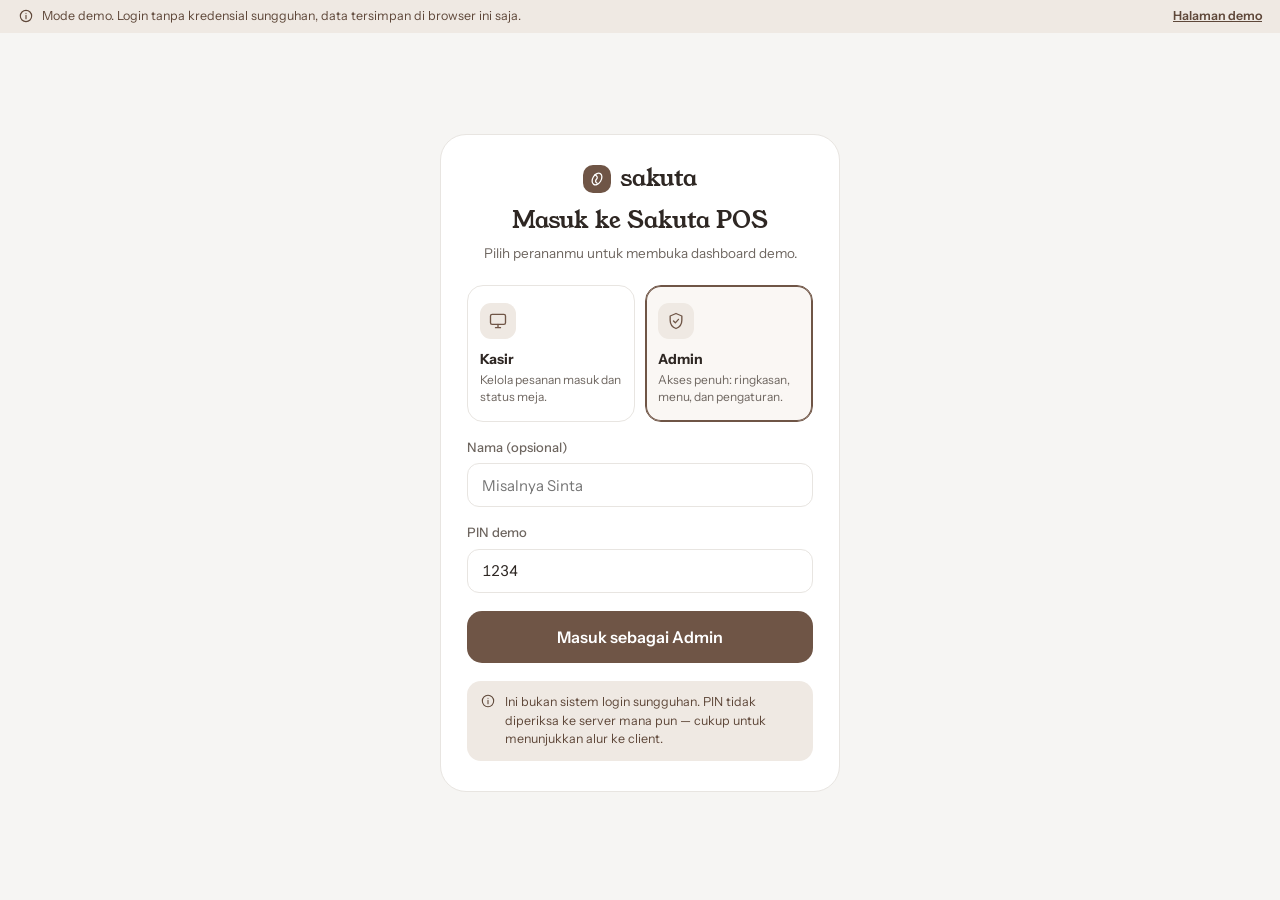
==== admin.html @ 890a67a3 "first commit" ====
<!DOCTYPE html>
<html lang="id">
<head>
<meta charset="utf-8">
<meta name="viewport" content="width=device-width, initial-scale=1, viewport-fit=cover">
<meta name="theme-color" content="#F6F5F3">
<title>Sakuta | Dashboard</title>
<link rel="preconnect" href="https://fonts.googleapis.com">
<link rel="preconnect" href="https://fonts.gstatic.com" crossorigin>
<link href="https://fonts.googleapis.com/css2?family=Instrument+Sans:wght@400;500;600;700&family=Young+Serif&display=swap" rel="stylesheet">
<link rel="stylesheet" href="sakuta.css">
<script>(function(){try{var t=localStorage.getItem("sk_theme")||(matchMedia("(prefers-color-scheme: dark)").matches?"dark":"light");document.documentElement.setAttribute("data-theme",t)}catch(e){}})()</script>
<style>
body{background:var(--paper)}
.demo-bar{display:flex;align-items:center;gap:8px;padding:8px 18px;background:var(--oat);color:var(--cocoa-2);font-size:12.5px;line-height:1.35}
.demo-bar .ic{flex:none}
.demo-bar a{margin-left:auto;font-weight:600;white-space:nowrap;color:var(--cocoa-2)}

/* ---------- login ---------- */
.login{min-height:calc(100vh - 40px);min-height:calc(100dvh - 40px);display:grid;place-items:center;padding:24px}
.login-card{width:100%;max-width:400px;background:var(--card);border:1px solid var(--line);border-radius:26px;padding:30px 26px}
.login-card>.logo{justify-content:center;display:flex;margin-bottom:4px}
.login-card h1{font-family:var(--serif);font-weight:400;font-size:23px;text-align:center;margin-top:10px}
.login-card>p{color:var(--ink-2);font-size:13.5px;text-align:center;margin-top:6px}
.roles2{display:grid;grid-template-columns:1fr 1fr;gap:10px;margin-top:22px}
.role{border:1px solid var(--line);border-radius:16px;padding:15px 12px;text-align:left;background:var(--card);transition:border-color .15s,background .15s}
.role .mi{width:36px;height:36px;border-radius:11px;background:var(--oat);color:var(--cocoa);display:grid;place-items:center}
.role b{display:block;font-size:14px;margin-top:10px}
.role span{display:block;color:var(--ink-2);font-size:12px;margin-top:2px;line-height:1.4}
.role.on{border-color:var(--cocoa);background:var(--tint);box-shadow:0 0 0 1px var(--cocoa) inset}
.login-card .field{margin-top:16px}
.demo-note{margin-top:18px;padding:12px 13px;border-radius:14px;background:var(--oat);color:var(--cocoa-2);font-size:12.5px;line-height:1.5;display:flex;gap:9px}

/* ---------- shell ---------- */
.shell{display:grid;grid-template-columns:230px 1fr;min-height:100vh;min-height:100dvh}
.side{border-right:1px solid var(--line);padding:18px 14px;display:flex;flex-direction:column;position:sticky;top:0;height:100vh;height:100dvh}
.side>.logo{padding:6px 8px 18px}
.side nav{display:grid;gap:2px;flex:1}
.side nav button{display:flex;align-items:center;gap:11px;height:42px;padding:0 12px;border-radius:12px;font-weight:600;font-size:13.8px;color:var(--ink-2);text-align:left;position:relative}
.side nav button:hover{background:var(--stone)}
.side nav button.on{background:var(--cocoa);color:var(--on-cocoa)}
.side nav button .cnt{margin-left:auto;background:var(--rose-t);color:var(--rose);font-size:11px;font-weight:700;min-width:19px;height:19px;border-radius:99px;display:grid;place-items:center;padding:0 5px}
.side nav button.on .cnt{background:rgba(255,255,255,.22);color:var(--on-cocoa)}
.side .divider{height:1px;background:var(--line);margin:10px 4px}
.side .who{display:flex;align-items:center;gap:10px;padding:10px 8px}
.side .who .av{width:34px;height:34px;border-radius:50%;background:var(--oat);color:var(--cocoa);display:grid;place-items:center;font-weight:700;font-size:13px;flex:none}
.side .who b{display:block;font-size:13.3px}
.side .who span{display:block;color:var(--ink-3);font-size:11.5px}
.side .foot{display:flex;gap:6px}

.main{min-width:0}
.topbar{position:sticky;top:0;z-index:20;height:64px;padding:0 26px;display:flex;align-items:center;gap:12px;background:color-mix(in srgb,var(--paper) 92%,transparent);backdrop-filter:blur(10px);border-bottom:1px solid var(--line)}
.topbar h1{font-family:var(--serif);font-weight:400;font-size:19px}
.topbar .sp{flex:1}
.mobnav{display:none}
.view{padding:22px 26px 60px}

/* mobile bottom nav */
@media(max-width:900px){
  .shell{grid-template-columns:1fr}
  .side{display:none}
  .mobnav{display:flex;position:fixed;left:0;right:0;bottom:0;z-index:40;background:var(--card);border-top:1px solid var(--line);padding:6px 4px calc(6px + env(safe-area-inset-bottom,0px));justify-content:space-around}
  .mobnav button{display:flex;flex-direction:column;align-items:center;gap:3px;font-size:10.5px;font-weight:600;color:var(--ink-3);padding:6px 8px;border-radius:12px;position:relative}
  .mobnav button.on{color:var(--cocoa)}
  .mobnav .cnt{position:absolute;top:2px;right:2px;background:var(--rose);color:#fff;font-size:9px;font-weight:700;min-width:15px;height:15px;border-radius:99px;display:grid;place-items:center}
  .view{padding:18px 16px 90px}
  .topbar{padding:0 16px}
}

/* ---------- ringkasan ---------- */
.rangebar{display:flex;gap:8px;margin-bottom:18px}
.rangebar button{height:34px;padding:0 14px;border-radius:99px;font-size:13px;font-weight:600;color:var(--ink-2);background:var(--stone)}
.rangebar button.on{background:var(--ink);color:var(--paper)}
.stat-grid{display:grid;grid-template-columns:repeat(4,1fr);gap:14px}
.stat{background:var(--card);border:1px solid var(--line);border-radius:20px;padding:18px}
.stat span{color:var(--ink-2);font-size:12.5px;font-weight:600}
.stat b{display:block;font-family:var(--serif);font-weight:400;font-size:26px;margin-top:8px}
.stat i{display:block;color:var(--ink-3);font-size:12px;margin-top:4px;font-style:normal}
.panels{display:grid;grid-template-columns:1.5fr 1fr;gap:14px;margin-top:14px}
.panel{background:var(--card);border:1px solid var(--line);border-radius:20px;padding:20px}
.panel h2{font-weight:600;font-size:14.5px;margin-bottom:14px}
.bars{display:flex;align-items:flex-end;gap:4px;height:140px}
.bars .b{flex:1;display:flex;flex-direction:column;align-items:center;gap:6px;height:100%;justify-content:flex-end}
.bars .b i{width:100%;max-width:22px;background:var(--oat);border-radius:5px 5px 2px 2px;transition:height .3s}
.bars .b.now i{background:var(--cocoa)}
.bars .b small{font-size:9.5px;color:var(--ink-3);white-space:nowrap}
.toplist{display:grid;gap:10px}
.toplist .tr{display:flex;align-items:center;gap:10px;font-size:13.3px}
.toplist .tr b{flex:1;font-weight:500}
.toplist .tr span{color:var(--ink-2);font-variant-numeric:tabular-nums}
.paylist{display:grid;gap:9px;margin-top:6px}
.paylist .pr{display:flex;justify-content:space-between;font-size:13.3px}
.paylist .track{height:6px;border-radius:99px;background:var(--stone);margin-top:5px;overflow:hidden}
.paylist .track i{display:block;height:100%;background:var(--cocoa);border-radius:99px}

/* ---------- kanban ---------- */
.ktools{display:flex;align-items:center;gap:10px;margin-bottom:16px;flex-wrap:wrap}
.ktools .search{flex:1;min-width:180px}
.kanban{display:grid;grid-template-columns:repeat(3,1fr);gap:14px}
.kcol h2{display:flex;align-items:center;gap:8px;font-weight:600;font-size:13.8px;margin-bottom:10px;padding:0 2px}
.kcol h2 .cnt{background:var(--stone);color:var(--ink-2);font-size:11.5px;font-weight:700;min-width:20px;height:20px;border-radius:99px;display:grid;place-items:center;padding:0 6px}
.klist{display:grid;gap:10px;min-height:60px}
.kcard{background:var(--card);border:1px solid var(--line);border-radius:16px;padding:13px 14px;cursor:pointer;transition:border-color .15s}
.kcard:hover{border-color:var(--latte)}
.kcard .kr{display:flex;justify-content:space-between;align-items:center;gap:8px}
.kcard b.code{font-variant-numeric:tabular-nums;font-weight:700;font-size:13.5px}
.kcard .tbl{font-size:11.5px;font-weight:700;color:var(--cocoa-2);background:var(--oat);padding:2px 8px;border-radius:99px}
.kcard .items{color:var(--ink-2);font-size:12.5px;margin-top:6px;line-height:1.4;display:-webkit-box;-webkit-line-clamp:2;-webkit-box-orient:vertical;overflow:hidden}
.kcard .kf{display:flex;justify-content:space-between;align-items:center;margin-top:10px}
.kcard .kf b{font-weight:700;font-size:13px}
.kcard .kf small{color:var(--ink-3);font-size:11.5px}
.kcard .adv{margin-top:10px;width:100%}
.kempty{color:var(--ink-3);font-size:12.5px;text-align:center;padding:18px 8px;border:1.5px dashed var(--line);border-radius:14px}
@media(max-width:1080px){.kanban{grid-template-columns:1fr}}

/* ---------- meja ---------- */
.tgrid2{display:grid;grid-template-columns:repeat(auto-fill,minmax(118px,1fr));gap:12px}
.tcard{background:var(--card);border:1px solid var(--line);border-radius:18px;padding:16px 14px;text-align:left}
.tcard b{display:block;font-family:var(--serif);font-weight:400;font-size:22px}
.tcard span{display:flex;align-items:center;gap:6px;margin-top:8px;font-size:11.5px;font-weight:600;color:var(--sage)}
.tcard span i{width:6px;height:6px;border-radius:50%;background:currentColor}
.tcard.busy span{color:var(--amber)}

/* ---------- menu admin ---------- */
.mtoolbar{display:flex;justify-content:space-between;align-items:center;margin-bottom:16px;gap:10px;flex-wrap:wrap}
.mrow{display:flex;align-items:center;gap:14px;padding:13px 4px;border-bottom:1px solid var(--line-2)}
.mrow .tile{width:44px;height:44px}
.mrow .tile .ic{width:20px;height:20px}
.mrow .mid{flex:1;min-width:0}
.mrow b{font-size:14px;font-weight:600}
.mrow .pr{color:var(--ink-2);font-size:12px;margin-top:2px}
.mrow .mact{display:flex;align-items:center;gap:10px}
.mcatlbl{font-weight:600;font-size:13.5px;color:var(--ink-2);margin:20px 0 4px}
.mcatlbl:first-child{margin-top:0}

/* ---------- webhook log ---------- */
.wlog{display:grid;gap:10px}
.wrow{background:var(--card);border:1px solid var(--line);border-radius:16px;padding:13px 15px;display:grid;grid-template-columns:auto 1fr auto;gap:12px;align-items:center}
.wrow .wc{width:36px;height:36px;border-radius:11px;display:grid;place-items:center;flex:none}
.wrow.ok .wc{background:var(--sage-t);color:var(--sage)}
.wrow.dup .wc{background:var(--stone);color:var(--ink-2)}
.wrow.bad .wc{background:var(--rose-t);color:var(--rose)}
.wrow b{font-size:13.5px;font-weight:600;display:flex;gap:8px;align-items:center;flex-wrap:wrap}
.wrow p{color:var(--ink-2);font-size:12.3px;margin-top:3px;line-height:1.4}
.wrow time{color:var(--ink-3);font-size:11.5px;white-space:nowrap}
.mono{font-family:ui-monospace,SFMono-Regular,Menlo,Consolas,monospace;font-size:11.5px;background:var(--oat);color:var(--cocoa-2);padding:2px 7px;border-radius:7px}

/* ---------- pengaturan ---------- */
.setgrid{display:grid;grid-template-columns:1fr 1fr;gap:14px;max-width:760px}
.setcard{background:var(--card);border:1px solid var(--line);border-radius:20px;padding:20px}
.setcard h2{font-weight:600;font-size:14.5px;margin-bottom:4px}
.setcard p.d{color:var(--ink-2);font-size:12.5px;margin-bottom:14px;line-height:1.4}
.setrow{display:flex;align-items:center;justify-content:space-between;gap:10px;padding:10px 0;border-bottom:1px solid var(--line-2)}
.setrow:last-child{border:0}
.setrow b{font-size:13.5px;font-weight:600;display:block}
.setrow small{color:var(--ink-2);font-size:12px}
.numw{width:78px}
.keybox{margin-top:8px;display:flex;align-items:center;gap:8px}
@media(max-width:640px){.setgrid{grid-template-columns:1fr}}
</style>
</head>
<body>
<div class="demo-bar">
  <svg class="ic sm" viewBox="0 0 24 24" fill="none" stroke="currentColor" stroke-width="1.7" stroke-linecap="round" stroke-linejoin="round"><circle cx="12" cy="12" r="8.5"/><path d="M12 11v5M12 8h.01"/></svg>
  <span>Mode demo. Login tanpa kredensial sungguhan, data tersimpan di browser ini saja.</span>
  <a href="index.html">Halaman demo</a>
</div>
<div id="root"></div>
<div id="sheet-root"></div>

<script src="qrcode.js"></script>
<script src="sakuta-core.js"></script>
<script>
(function () {
  'use strict';
  var S = window.Sakuta, esc = S.esc, rp = S.rp, ic = S.icon;
  var root = document.getElementById('root');
  var $ = function (sel, r) { return (r || document).querySelector(sel); };
  var $$ = function (sel, r) { return Array.prototype.slice.call((r || document).querySelectorAll(sel)); };

  /* ---------------- sheet helper (sama seperti menu.html) ---------------- */
  function openSheet(html, opt) {
    opt = opt || {};
    var ov = document.createElement('div'); ov.className = 'overlay' + (opt.mid ? ' mid' : '');
    var sh = document.createElement('div'); sh.className = 'sheet' + (opt.cls ? ' ' + opt.cls : '');
    sh.setAttribute('role', 'dialog'); sh.setAttribute('aria-modal', 'true'); sh.tabIndex = -1;
    sh.innerHTML = html; ov.appendChild(sh); document.getElementById('sheet-root').appendChild(ov);
    document.body.style.overflow = 'hidden';
    var api = {
      el: ov, sheet: sh,
      close: function () {
        if (!ov.isConnected) return; ov.remove(); document.removeEventListener('keydown', onKey);
        if (!document.getElementById('sheet-root').children.length) document.body.style.overflow = '';
      }
    };
    function onKey(e) { if (e.key === 'Escape') api.close(); }
    document.addEventListener('keydown', onKey);
    ov.addEventListener('mousedown', function (e) { if (e.target === ov) api.close(); });
    sh.addEventListener('click', function (e) { if (e.target.closest('[data-close]')) api.close(); });
    sh.focus({ preventScroll: true });
    return api;
  }

  /* ---------------- sesi peran ---------------- */
  var role = sessionStorage.getItem('sk_role') || '';
  var staff = sessionStorage.getItem('sk_staff') || '';
  var ROLES = {
    kasir: { label: 'Kasir', mi: 'monitor', desc: 'Kelola pesanan masuk dan status meja.', nav: ['pesanan', 'meja'] },
    admin: { label: 'Admin', mi: 'shield', desc: 'Akses penuh: ringkasan, menu, dan pengaturan.', nav: ['ringkasan', 'pesanan', 'meja', 'menu', 'webhook', 'pengaturan'] }
  };
  var NAVITEM = {
    ringkasan: ['chart', 'Ringkasan'], pesanan: ['receipt', 'Pesanan'], meja: ['qr', 'Meja & QR'],
    menu: ['grid', 'Menu'], webhook: ['bolt', 'Log webhook'], pengaturan: ['settings', 'Pengaturan']
  };

  function renderLogin() {
    document.title = 'Masuk | Sakuta';
    var picked = 'admin';
    root.innerHTML =
      '<div class="login"><div class="login-card">' + S.logo() +
      '<h1>Masuk ke Sakuta POS</h1><p>Pilih perananmu untuk membuka dashboard demo.</p>' +
      '<div class="roles2" id="roles">' + Object.keys(ROLES).map(function (k) {
        var r = ROLES[k];
        return '<button class="role' + (k === picked ? ' on' : '') + '" data-role="' + k + '"><span class="mi">' + ic(r.mi) + '</span><b>' + r.label + '</b><span>' + r.desc + '</span></button>';
      }).join('') + '</div>' +
      '<label class="field"><span>Nama (opsional)</span><input class="input" id="nm" placeholder="Misalnya Sinta" maxlength="24"></label>' +
      '<label class="field"><span>PIN demo</span><input class="input num" id="pin" value="1234" inputmode="numeric" maxlength="6"></label>' +
      '<button class="btn btn-primary btn-lg btn-block" style="margin-top:18px" id="go">Masuk sebagai ' + ROLES[picked].label + '</button>' +
      '<div class="demo-note">' + ic('info', 'sm') + '<span>Ini bukan sistem login sungguhan. PIN tidak diperiksa ke server mana pun &mdash; cukup untuk menunjukkan alur ke client.</span></div>' +
      '</div></div>';
    var box = $('#roles'), btn = $('#go');
    box.addEventListener('click', function (e) {
      var b = e.target.closest('[data-role]'); if (!b) return;
      picked = b.dataset.role; $$('.role', box).forEach(function (x) { x.classList.toggle('on', x.dataset.role === picked); });
      btn.textContent = 'Masuk sebagai ' + ROLES[picked].label;
    });
    btn.onclick = function () {
      role = picked; staff = $('#nm').value.trim();
      sessionStorage.setItem('sk_role', role); sessionStorage.setItem('sk_staff', staff);
      S.unlockAudio(); boot();
    };
  }

  /* ---------------- shell setelah login ---------------- */
  var route = 'pesanan';
  var unsub = null;

  function logout() { sessionStorage.removeItem('sk_role'); sessionStorage.removeItem('sk_staff'); if (unsub) unsub(); renderLogin(); }

  function renderShell() {
    var r = ROLES[role]; if (!r) { renderLogin(); return; }
    if (r.nav.indexOf(route) < 0) route = r.nav[0];
    root.innerHTML =
      '<div class="shell">' +
      '<aside class="side"><span class="logo">' + S.logoMark() + '<span>sakuta</span></span>' +
      '<nav id="nav">' + r.nav.map(function (k) { return navBtn(k); }).join('') + '</nav>' +
      '<div class="divider"></div>' +
      '<div class="who"><span class="av">' + (staff ? staff[0].toUpperCase() : r.label[0]) + '</span><div><b>' + esc(staff || r.label) + '</b><span>' + r.label + '</span></div></div>' +
      '<div class="foot"><button class="btn btn-quiet btn-sm" style="flex:1" id="lg1">' + ic('logout', 'sm') + 'Keluar</button><button class="icon-btn" data-theme-toggle title="Mode terang atau gelap"></button></div>' +
      '</aside>' +
      '<div class="main"><header class="topbar"><h1 id="vtitle"></h1><span class="sp"></span>' + S.themeBtn() + '<button class="icon-btn" id="lg2" title="Keluar">' + ic('logout') + '</button></header>' +
      '<div class="view" id="view"></div></div>' +
      '</div>' +
      '<nav class="mobnav" id="mnav">' + r.nav.map(function (k) { return mobBtn(k); }).join('') + '</nav>';
    $('#lg1').onclick = logout; $('#lg2').onclick = logout;
    draw();
    if (unsub) unsub();
    unsub = S.on(function () { draw(true); });
  }
  function navBtn(k) {
    var it = NAVITEM[k], badge = k === 'pesanan' ? '<span class="cnt" id="badge-nav"></span>' : '';
    return '<button data-r="' + k + '" class="' + (k === route ? 'on' : '') + '">' + ic(it[0], 'sm') + it[1] + badge + '</button>';
  }
  function mobBtn(k) {
    var it = NAVITEM[k], badge = k === 'pesanan' ? '<span class="cnt" id="badge-mob"></span>' : '';
    return '<button data-r="' + k + '" class="' + (k === route ? 'on' : '') + '">' + ic(it[0]) + '<span>' + it[1] + '</span>' + badge + '</button>';
  }
  function activeCount() { return S.state().orders.filter(function (o) { return ['paid', 'preparing', 'ready'].indexOf(o.status) >= 0; }).length; }

  function draw(live) {
    var it = NAVITEM[route]; $('#vtitle').textContent = it[1];
    $$('#nav [data-r]').forEach(function (b) { b.classList.toggle('on', b.dataset.r === route); });
    $$('#mnav [data-r]').forEach(function (b) { b.classList.toggle('on', b.dataset.r === route); });
    var n = activeCount();
    ['badge-nav', 'badge-mob'].forEach(function (id) { var el = document.getElementById(id); if (el) { el.textContent = n; el.style.display = n ? 'grid' : 'none'; } });
    var was = document.getElementById('view').scrollTop;
    var fn = { ringkasan: drawDashboard, pesanan: drawKanban, meja: drawTables, menu: drawMenuAdmin, webhook: drawWebhook, pengaturan: drawSettings }[route];
    if (fn) fn(live);
  }

  /* ================= RINGKASAN ================= */
  var range = 12;
  function drawDashboard() {
    var st = S.stats(range), view = $('#view');
    var maxRev = Math.max.apply(null, st.buckets.map(function (b) { return b.rev; }).concat([1]));
    view.innerHTML =
      '<div class="rangebar">' + [6, 12, 24].map(function (h) { return '<button data-h="' + h + '" class="' + (h === range ? 'on' : '') + '">' + h + ' jam</button>'; }).join('') + '</div>' +
      '<div class="stat-grid">' +
      '<div class="stat"><span>Pendapatan</span><b class="num">' + rp(st.revenue) + '</b><i>' + range + ' jam terakhir</i></div>' +
      '<div class="stat"><span>Pesanan lunas</span><b class="num">' + st.count + '</b><i>rata-rata ' + rp(st.avg || 0) + '</i></div>' +
      '<div class="stat"><span>Pesanan aktif</span><b class="num">' + st.active + '</b><i>sedang berjalan sekarang</i></div>' +
      '<div class="stat"><span>Meja terisi</span><b class="num">' + Array.from(new Set(S.state().orders.filter(function (o) { return ['paid', 'preparing', 'ready'].indexOf(o.status) >= 0; }).map(function (o) { return o.table; }))).length + '</b><i>dari ' + S.state().settings.tables + ' meja</i></div>' +
      '</div>' +
      '<div class="panels">' +
      '<div class="panel"><h2>Pendapatan per jam</h2><div class="bars">' + st.buckets.map(function (b) {
        var h = Math.max(3, Math.round(b.rev / maxRev * 120));
        return '<div class="b' + (b.now ? ' now' : '') + '"><i style="height:' + h + 'px" title="' + rp(b.rev) + '"></i><small>' + b.label + '</small></div>';
      }).join('') + '</div></div>' +
      '<div class="panel"><h2>Menu terlaris</h2><div class="toplist">' + (st.top.length ? st.top.map(function (t) { return '<div class="tr"><b>' + esc(t.name) + '</b><span class="num">' + t.qty + 'x</span></div>'; }).join('') : '<p class="muted" style="font-size:13px">Belum ada data pada rentang ini.</p>') + '</div></div>' +
      '</div>' +
      '<div class="panel" style="margin-top:14px"><h2>Metode pembayaran</h2><div class="paylist">' + (st.pay.length ? st.pay.map(function (p) {
        var pct = st.revenue ? Math.round(p.rev / st.revenue * 100) : 0;
        return '<div><div class="pr"><span>' + p.label + ' &middot; ' + p.n + ' pesanan</span><span class="num">' + rp(p.rev) + '</span></div><div class="track"><i style="width:' + pct + '%"></i></div></div>';
      }).join('') : '<p class="muted" style="font-size:13px">Belum ada pembayaran pada rentang ini.</p>') + '</div></div>';
    view.querySelectorAll('[data-h]').forEach(function (b) { b.onclick = function () { range = +b.dataset.h; drawDashboard(); }; });
  }

  /* ================= PESANAN (kanban) ================= */
  var kq = '';
  var KCOLS = [['paid', 'Baru masuk'], ['preparing', 'Disiapkan'], ['ready', 'Siap diantar']];
  function itemsSummary(o) { return o.lines.map(function (l) { return l.qty + '\u00d7 ' + l.name; }).join(', '); }
  function matches(o) {
    if (!kq) return true;
    var s = (o.code + ' ' + o.name + ' meja ' + o.table).toLowerCase();
    return s.indexOf(kq.toLowerCase()) >= 0;
  }
  function drawKanban() {
    var view = $('#view'), st = S.state();
    var pendingOnline = st.orders.filter(function (o) { return o.status === 'pending' && o.mode === 'online' && matches(o); });
    var pendingCash = st.orders.filter(function (o) { return o.status === 'pending' && o.mode === 'cash' && matches(o); });
    var recentDone = st.orders.filter(function (o) { return o.status === 'delivered' && matches(o); }).sort(function (a, b) { return b.createdAt - a.createdAt; }).slice(0, 6);
    view.innerHTML =
      '<div class="ktools"><label class="search" style="height:40px"><input id="kq" placeholder="Cari kode, nama, atau meja" value="' + esc(kq) + '" style="border:0;background:none;outline:0;width:100%;color:var(--ink)"></label>' +
      (pendingCash.length ? '<span class="badge b-amber">' + ic('cash', 'sm') + pendingCash.length + ' menunggu bayar tunai</span>' : '') +
      (pendingOnline.length ? '<span class="badge b-amber">' + ic('clock', 'sm') + pendingOnline.length + ' menunggu pembayaran online</span>' : '') +
      '</div>' +
      '<div class="kanban">' + KCOLS.map(function (c) {
        var list = st.orders.filter(function (o) { return o.status === c[0] && matches(o); }).sort(function (a, b) { return a.createdAt - b.createdAt; });
        return '<div class="kcol"><h2>' + c[1] + '<span class="cnt">' + list.length + '</span></h2><div class="klist">' +
          (list.length ? list.map(kcard).join('') : '<div class="kempty">Tidak ada pesanan</div>') + '</div></div>';
      }).join('') + '</div>' +
      (recentDone.length ? '<h2 class="mcatlbl" style="margin-top:26px">Baru saja diantar</h2><div class="klist" style="grid-template-columns:repeat(auto-fill,minmax(230px,1fr));display:grid">' + recentDone.map(kcard).join('') + '</div>' : '');
    $('#kq').oninput = function (e) { kq = e.target.value; drawKanban(); };
  }
  function kcard(o) {
    var nextLbl = { paid: 'Mulai siapkan', preparing: 'Tandai siap', ready: 'Tandai diantar' }[o.status];
    return '<article class="kcard" data-code="' + o.code + '"><div class="kr"><b class="code num">' + o.code + '</b><span class="tbl">Meja ' + o.table + '</span></div>' +
      '<div class="items">' + esc(itemsSummary(o)) + '</div>' +
      '<div class="kf"><b class="num">' + rp(o.total) + '</b><small>' + S.ago(o.createdAt) + '</small></div>' +
      (nextLbl ? '<button class="btn btn-quiet btn-sm btn-block adv" data-adv="' + o.code + '">' + nextLbl + '</button>' : '') + '</article>';
  }
  function openOrderSheet(code) {
    var o = S.byCode(code); if (!o) return;
    var st = S.STATUS[o.status];
    var lines = o.lines.map(function (l) { return '<div class="cline"><div><b>' + l.qty + '\u00d7 ' + esc(l.name) + '</b>' + (l.opts.length ? '<small>' + esc(l.opts.join(', ')) + '</small>' : '') + (l.note ? '<small>Catatan: ' + esc(l.note) + '</small>' : '') + '</div><div class="pr">' + rp(l.unit * l.qty) + '</div></div>'; }).join('');
    var actions = '';
    if (o.status === 'pending' && o.mode === 'cash') actions = '<button class="btn btn-primary btn-block" data-cash="' + o.code + '">Tandai lunas (tunai diterima)</button><button class="btn btn-quiet btn-block" data-cancelo="' + o.code + '">Batalkan pesanan</button>';
    else if (['paid', 'preparing', 'ready'].indexOf(o.status) >= 0) { var nx = { paid: 'preparing', preparing: 'ready', ready: 'delivered' }[o.status]; var lbl = { preparing: 'Mulai disiapkan', ready: 'Tandai siap diantar', delivered: 'Tandai sudah diantar' }[nx]; actions = '<button class="btn btn-primary btn-block" data-adv="' + o.code + '">' + lbl + '</button><button class="btn btn-quiet btn-block" data-refund="' + o.code + '">Batalkan &amp; refund</button>'; }
    else if (o.status === 'delivered') actions = '<span class="badge b-sage">' + ic('check', 'sm') + 'Selesai</span>';
    var sh = openSheet(
      '<div class="grab"></div><div class="sheet-head"><h3>' + o.code + '</h3><button class="icon-btn" data-close>' + ic('x') + '</button></div>' +
      '<div class="sheet-body"><div class="row" style="gap:8px;flex-wrap:wrap"><span class="badge ' + (st ? st.k : '') + '"><i></i>' + (st ? st.t : o.status) + '</span><span class="badge">' + ic('table', 'sm') + 'Meja ' + o.table + '</span>' + (o.name ? '<span class="badge">' + ic('user', 'sm') + esc(o.name) + '</span>' : '') + '</div>' +
      '<h2 style="font-family:var(--serif);font-weight:400;font-size:17px;margin-top:16px">Rincian pesanan</h2>' + lines +
      '<div class="sum num"><div><span>Subtotal</span><span>' + rp(o.sub) + '</span></div><div><span>Service</span><span>' + rp(o.service) + '</span></div><div><span>Pajak</span><span>' + rp(o.tax) + '</span></div><div class="t"><span>Total</span><span>' + rp(o.total) + '</span></div></div>' +
      (o.method ? '<p class="muted" style="margin-top:10px;font-size:13px">Dibayar via ' + (S.METHOD[o.method] || o.method) + (o.paidAt ? ' &middot; ' + S.timeStr(o.paidAt) : '') + '</p>' : '') +
      '</div><div class="sheet-foot" style="display:grid;gap:10px">' + actions + '</div>', { mid: true });
    sh.sheet.addEventListener('click', function (e) {
      var a = e.target.closest('[data-adv]'), c = e.target.closest('[data-cash]'), x = e.target.closest('[data-cancelo]'), r = e.target.closest('[data-refund]');
      if (a) { S.advance(a.dataset.adv); S.beep(); sh.close(); }
      if (c) { S.cashPaid(c.dataset.cash); S.toast('Pembayaran tunai dicatat.', { icon: 'check' }); sh.close(); }
      if (x) { S.cancelOrder(x.dataset.cancelo); sh.close(); }
      if (r) { S.refund(r.dataset.refund); S.toast('Pesanan dibatalkan dan dana dikembalikan (simulasi).', { icon: 'info' }); sh.close(); }
    });
  }

  /* ================= MEJA & QR ================= */
  function drawTables() {
    var n = S.state().settings.tables, view = $('#view'), html = '';
    for (var i = 1; i <= n; i++) {
      var st = S.tableStatus(i);
      html += '<button class="tcard' + (st.busy ? ' busy' : '') + '" data-t="' + i + '"><b>' + i + '</b><span><i></i>' + (st.busy ? st.n + ' pesanan aktif' : 'Kosong') + '</span></button>';
    }
    view.innerHTML = '<p class="muted" style="margin-bottom:16px;max-width:56ch">Setiap meja punya QR sendiri yang mengarah langsung ke menu dengan nomor meja terisi otomatis. Klik meja untuk melihat dan mencetak QR-nya.</p><div class="tgrid2">' + html + '</div>';
    view.querySelectorAll('[data-t]').forEach(function (b) { b.onclick = function () { openTableQr(+b.dataset.t); }; });
  }
  function openTableQr(n) {
    var url = S.tableUrl(n);
    var sh = openSheet(
      '<div class="grab"></div><div class="sheet-head"><h3>QR Meja ' + n + '</h3><button class="icon-btn" data-close>' + ic('x') + '</button></div>' +
      '<div class="sheet-body center"><div class="qrbox" style="margin-left:auto;margin-right:auto">' + S.qrSvg(url, { label: 'QR Meja ' + n }) + '</div>' +
      '<p class="muted num" style="margin-top:10px;font-size:12.5px;word-break:break-all">' + esc(url) + '</p></div>' +
      '<div class="sheet-foot" style="display:grid;gap:10px;grid-template-columns:1fr 1fr"><button class="btn btn-line" id="pr">' + ic('print', 'sm') + 'Cetak</button><a class="btn btn-primary" href="' + url + '" target="_blank" rel="noopener">' + ic('external', 'sm') + 'Buka menu</a></div>', { mid: true });
    $('#pr', sh.sheet).onclick = function () { window.print(); };
  }

  /* ================= MENU ADMIN ================= */
  function drawMenuAdmin() {
    var st = S.state(), view = $('#view');
    view.innerHTML = '<div class="mtoolbar"><p class="muted" style="max-width:52ch">Matikan menu yang sedang habis, atau ubah harga dan add on. Perubahan langsung terlihat di halaman pelanggan.</p><button class="btn btn-primary" id="addm">' + ic('plus', 'sm') + 'Tambah menu</button></div>';
    S.CATS.forEach(function (c) {
      var items = st.menu.filter(function (m) { return m.cat === c; }); if (!items.length) return;
      var wrap = document.createElement('div'); wrap.innerHTML = '<h2 class="mcatlbl">' + c + '</h2>' + items.map(mrow).join('');
      view.appendChild(wrap);
    });
    view.querySelectorAll('[data-tog]').forEach(function (s) { s.onchange = function () { S.menuToggle(s.dataset.tog); }; });
    view.querySelectorAll('[data-edit]').forEach(function (b) { b.onclick = function () { openMenuForm(S.state().menu.find(function (m) { return m.id === b.dataset.edit; })); }; });
    $('#addm').onclick = function () { openMenuForm(null); };
  }
  function mrow(m) {
    var tags = S.priceTags(m).map(function (t) { return (t.l ? t.l + ' ' : '') + S.kfmt(t.v); }).join(' &middot; ');
    return '<div class="mrow"><div class="tile ' + S.CAT_TILE[m.cat] + '">' + ic(m.ic) + '</div>' +
      '<div class="mid"><b>' + esc(m.name) + (m.tag ? ' <span class="tag">' + m.tag + '</span>' : '') + '</b><div class="pr num">' + tags + '</div></div>' +
      '<div class="mact"><label class="switch"><input type="checkbox" data-tog="' + m.id + '"' + (m.on !== false ? ' checked' : '') + '><i></i></label><button class="icon-btn" data-edit="' + m.id + '">' + ic('edit', 'sm') + '</button></div></div>';
  }
  function openMenuForm(m) {
    var isNew = !m; m = m || { cat: S.CATS[0], name: '', desc: '', price: 20000, ic: 'cup' };
    var sh = openSheet(
      '<div class="grab"></div><div class="sheet-head"><h3>' + (isNew ? 'Tambah menu' : 'Ubah menu') + '</h3><button class="icon-btn" data-close>' + ic('x') + '</button></div>' +
      '<div class="sheet-body">' +
      '<label class="field"><span>Nama menu</span><input class="input" id="fn" value="' + esc(m.name) + '" maxlength="40"></label>' +
      '<label class="field"><span>Deskripsi singkat</span><textarea class="input" id="fd" maxlength="140">' + esc(m.desc || '') + '</textarea></label>' +
      '<label class="field"><span>Kategori</span><select class="input" id="fc">' + S.CATS.map(function (c) { return '<option' + (c === m.cat ? ' selected' : '') + '>' + c + '</option>'; }).join('') + '</select></label>' +
      '<label class="field"><span>Harga dasar (Rp)</span><input class="input num" id="fp" type="number" step="500" value="' + m.price + '"></label>' +
      '<p class="muted" style="margin-top:14px;font-size:12.5px">Opsi Hot/Ice dan Add on memakai nilai standar pada demo ini. Sesuaikan lebih lanjut nanti di sistem produksi.</p>' +
      '</div><div class="sheet-foot" style="display:grid;grid-template-columns:1fr 1fr;gap:10px">' +
      (isNew ? '' : '<button class="btn btn-danger" id="fdel">' + ic('trash', 'sm') + 'Hapus</button>') +
      '<button class="btn btn-primary" id="fsave" style="' + (isNew ? 'grid-column:1/-1' : '') + '">Simpan</button></div>', { mid: true });
    var root2 = sh.sheet;
    $('#fsave', root2).onclick = function () {
      var name = $('#fn', root2).value.trim(); if (!name) return;
      S.menuSave({ id: m.id, name: name, desc: $('#fd', root2).value.trim(), cat: $('#fc', root2).value, price: Math.max(0, +$('#fp', root2).value || 0), ic: m.ic, opts: m.opts, tag: m.tag, on: m.on });
      S.toast('Menu disimpan.', { icon: 'check' }); sh.close();
    };
    var del = $('#fdel', root2); if (del) del.onclick = function () { S.menuRemove(m.id); sh.close(); };
  }

  /* ================= LOG WEBHOOK ================= */
  function drawWebhook() {
    var st = S.state(), view = $('#view');
    var hooks = st.hooks.slice(0, 40);
    view.innerHTML = '<p class="muted" style="margin-bottom:16px;max-width:60ch">Ini meniru endpoint <span class="mono">POST /api/midtrans/notification</span>: setiap baris adalah notifikasi yang diterima, hasil verifikasi tanda tangan, dan tindakan yang diambil server.</p>' +
      (hooks.length ? '<div class="wlog">' + hooks.map(wrow).join('') + '</div>' : '<div class="empty">' + ic('bolt') + '<h3>Belum ada notifikasi</h3><p>Coba lakukan pembayaran dari sisi pelanggan.</p></div>');
  }
  function wrow(h) {
    var cls = !h.verified ? 'bad' : h.dup ? 'dup' : 'ok';
    var icn = !h.verified ? 'x' : h.dup ? 'copy' : 'check';
    return '<div class="wrow ' + cls + '"><span class="wc">' + ic(icn, 'sm') + '</span>' +
      '<div><b><span class="mono">' + h.code + '</span> ' + h.payload.transaction_status + ' <span class="badge">HTTP ' + h.http + '</span></b><p>' + esc(h.note) + '</p></div>' +
      '<time class="num">' + S.timeStr(h.at) + '</time></div>';
  }

  /* ================= PENGATURAN ================= */
  function drawSettings() {
    var set = S.state().settings, view = $('#view');
    view.innerHTML = '<div class="setgrid">' +
      '<div class="setcard"><h2>Biaya tambahan</h2><p class="d">Dihitung otomatis ke total pesanan pelanggan.</p>' +
      '<div class="setrow"><div><b>Pajak PB1</b><small>Persen dari subtotal + service</small></div><input class="input numw" id="stax" type="number" value="' + set.tax + '"></div>' +
      '<div class="setrow"><div><b>Service charge</b><small>Persen dari subtotal</small></div><input class="input numw" id="ssvc" type="number" value="' + set.service + '"></div></div>' +
      '<div class="setcard"><h2>Operasional</h2><p class="d">Pengaturan umum kafe.</p>' +
      '<div class="setrow"><div><b>Izinkan bayar tunai</b><small>Pelanggan bisa pilih bayar di kasir</small></div><label class="switch"><input type="checkbox" id="scash"' + (set.cash ? ' checked' : '') + '><i></i></label></div>' +
      '<div class="setrow"><div><b>Suara notifikasi</b><small>Bunyi saat pesanan baru masuk</small></div><label class="switch"><input type="checkbox" id="ssound"' + (set.sound ? ' checked' : '') + '><i></i></label></div>' +
      '<div class="setrow"><div><b>Jumlah meja</b><small>Menentukan banyak QR yang dibuat</small></div><input class="input numw" id="stbl" type="number" min="1" max="40" value="' + set.tables + '"></div></div>' +
      '<div class="setcard"><h2>Kunci server (simulasi)</h2><p class="d">Dipakai untuk membuat dan memverifikasi tanda tangan notifikasi Midtrans di demo ini.</p>' +
      '<div class="keybox"><span class="mono" style="flex:1;overflow:hidden;text-overflow:ellipsis">' + S.SERVER_KEY + '</span></div>' +
      '<p class="muted" style="margin-top:10px;font-size:12px">Pada sistem produksi, kunci ini disimpan di server dan tidak pernah dikirim ke browser.</p></div>' +
      '<div class="setcard"><h2>Data demo</h2><p class="d">Semua data tersimpan di browser ini (localStorage), bukan di server sungguhan.</p>' +
      '<button class="btn btn-danger btn-block" id="sreset">' + ic('refresh', 'sm') + 'Reset ke data contoh awal</button></div>' +
      '</div>';
    $('#stax').onchange = function (e) { S.setSettings({ tax: Math.max(0, +e.target.value || 0) }); };
    $('#ssvc').onchange = function (e) { S.setSettings({ service: Math.max(0, +e.target.value || 0) }); };
    $('#scash').onchange = function (e) { S.setSettings({ cash: e.target.checked }); };
    $('#ssound').onchange = function (e) { S.setSettings({ sound: e.target.checked }); };
    $('#stbl').onchange = function (e) { S.setSettings({ tables: Math.min(40, Math.max(1, +e.target.value || 1)) }); };
    $('#sreset').onclick = function () { S.reset(); S.toast('Data demo direset.', { icon: 'refresh' }); };
  }

  /* ---------------- notifikasi bunyi untuk order baru ---------------- */
  var seenCount = null;
  function watchNewOrders() {
    var n = S.state().orders.filter(function (o) { return o.status === 'paid'; }).length;
    if (seenCount !== null && n > seenCount && S.state().settings.sound) { S.beep(); S.toast('Pesanan baru masuk.', { icon: 'bell' }); }
    seenCount = n;
  }
  S.on(watchNewOrders); watchNewOrders();

  /* ---------------- delegasi klik global (dipasang sekali) ---------------- */
  document.addEventListener('click', function (e) {
    var nv = e.target.closest('[data-r]');
    if (nv) { route = nv.dataset.r; renderShell(); return; }
    if (route !== 'pesanan') return;
    var adv = e.target.closest('[data-adv]');
    if (adv) { S.advance(adv.dataset.adv); S.beep(); return; }
    var card = e.target.closest('[data-code]');
    if (card) openOrderSheet(card.dataset.code);
  });

  function boot() {
    if (!role || !ROLES[role]) { renderLogin(); return; }
    renderShell();
  }
  boot();
})();
</script>
</body>
</html>
---- sakuta.css ----
/* ==========================================================
   Sakuta demo: token & komponen bersama
   Palet: cokelat kakao, abu hangat, putih. Semua lembut.
   ========================================================== */
:root{
  --paper:#F6F5F3;
  --card:#FFFFFF;
  --line:#E8E5E1;
  --line-2:#F0EEEB;
  --ink:#2E2723;
  --ink-2:#6E6660;
  --ink-3:#A29B94;
  --cocoa:#6F5546;
  --cocoa-2:#5E4739;
  --latte:#C2A692;
  --oat:#EFE9E3;
  --stone:#E9E7E4;
  --sage:#5F7F68;   --sage-t:#E7EEE8;
  --amber:#93702F;  --amber-t:#F3EBDB;
  --rose:#9A5852;   --rose-t:#F3E6E3;
  --slate:#617180;  --slate-t:#E7EBEE;
  --on-cocoa:#FFFFFF;
  --tint:#FAF7F4;
  --oat-2:#E6DDD3;
  --rose-t2:#EEDAD6;
  --tk:#EEE6DE; --tn:#E7EEE8; --tm:#F3EBDB; --tc:#E9E7E4;
  --switch-off:#D8D3CD;
  --hero:#7A6050;
  --ring:rgba(194,166,146,.24);
  color-scheme:light;
  --serif:'Young Serif',Georgia,'Times New Roman',serif;
  --sans:'Instrument Sans',system-ui,-apple-system,'Segoe UI',Roboto,'Helvetica Neue',sans-serif;
  --shadow-s:0 1px 2px rgba(60,44,34,.06);
  --shadow-m:0 12px 32px -14px rgba(60,44,34,.28);
}
*,*::before,*::after{box-sizing:border-box}
html{-webkit-text-size-adjust:100%;scroll-behavior:smooth}
body{margin:0;background:var(--paper);color:var(--ink);font:400 15px/1.5 var(--sans);-webkit-font-smoothing:antialiased;text-rendering:optimizeLegibility}
h1,h2,h3,h4,h5,p,ul,ol,figure{margin:0;padding:0}
ul,ol{list-style:none}
button{font:inherit;color:inherit;background:none;border:0;padding:0;cursor:pointer}
input,select,textarea{font:inherit;color:inherit}
a{color:inherit}
svg{display:block}
[hidden]{display:none!important}
:focus-visible{outline:2px solid var(--cocoa);outline-offset:2px;border-radius:6px}
.ic{width:20px;height:20px;flex:none}
.ic.sm{width:16px;height:16px}
.ic.lg{width:24px;height:24px}
.serif{font-family:var(--serif);font-weight:400;letter-spacing:-.005em}
.num{font-variant-numeric:tabular-nums}
.muted{color:var(--ink-2)}
.faint{color:var(--ink-3)}
.sr{position:absolute;width:1px;height:1px;overflow:hidden;clip:rect(0 0 0 0);white-space:nowrap}

/* Logo */
.logo{display:inline-flex;align-items:center;gap:9px;font-family:var(--serif);font-size:23px;letter-spacing:-.01em;color:var(--ink);text-decoration:none;line-height:1}
.logo-mark{width:28px;height:28px;border-radius:10px;background:var(--cocoa);color:var(--on-cocoa);display:grid;place-items:center}
.logo-mark svg{width:18px;height:18px}

/* Tombol */
.btn{display:inline-flex;align-items:center;justify-content:center;gap:8px;height:42px;padding:0 18px;border-radius:12px;font-weight:600;font-size:14.5px;border:1px solid transparent;transition:background .15s,border-color .15s,color .15s,transform .06s;white-space:nowrap;text-decoration:none}
.btn:active{transform:translateY(1px)}
.btn-primary{background:var(--cocoa);color:var(--on-cocoa)}
.btn-primary:hover{background:var(--cocoa-2)}
.btn-quiet{background:var(--oat);color:var(--cocoa-2)}
.btn-quiet:hover{background:var(--oat-2)}
.btn-line{background:var(--card);border-color:var(--line);color:var(--ink)}
.btn-line:hover{border-color:var(--latte)}
.btn-danger{background:var(--rose-t);color:var(--rose)}
.btn-danger:hover{background:var(--rose-t2)}
.btn-sm{height:34px;padding:0 13px;font-size:13.5px;border-radius:10px}
.btn-lg{height:52px;font-size:16px;border-radius:15px}
.btn-block{width:100%}
.btn[disabled]{opacity:.45;cursor:not-allowed;transform:none}
.icon-btn{width:38px;height:38px;border-radius:12px;display:grid;place-items:center;color:var(--ink-2);position:relative;transition:background .15s}
.icon-btn:hover{background:var(--stone)}

/* Badge status */
.badge{display:inline-flex;align-items:center;gap:6px;height:24px;padding:0 10px;border-radius:99px;font-size:12.5px;font-weight:600;background:var(--stone);color:var(--ink-2);white-space:nowrap}
.badge i{width:6px;height:6px;border-radius:50%;background:currentColor;flex:none}
.b-sage{background:var(--sage-t);color:var(--sage)}
.b-amber{background:var(--amber-t);color:var(--amber)}
.b-rose{background:var(--rose-t);color:var(--rose)}
.b-slate{background:var(--slate-t);color:var(--slate)}
.b-cocoa{background:var(--oat);color:var(--cocoa-2)}

/* Form */
.field{display:grid;gap:6px}
.field>span{font-size:13px;color:var(--ink-2);font-weight:500}
.input{height:44px;width:100%;border:1px solid var(--line);border-radius:12px;padding:0 14px;background:var(--card);outline:0;transition:border-color .15s,box-shadow .15s}
.input:focus{border-color:var(--latte);box-shadow:0 0 0 4px var(--ring)}
textarea.input{height:auto;padding:11px 14px;resize:vertical;min-height:74px;line-height:1.45}
select.input{appearance:none;background-image:url("data:image/svg+xml,%3Csvg xmlns='http://www.w3.org/2000/svg' width='16' height='16' viewBox='0 0 24 24' fill='none' stroke='%236E6660' stroke-width='2' stroke-linecap='round' stroke-linejoin='round'%3E%3Cpath d='M6 9l6 6 6-6'/%3E%3C/svg%3E");background-repeat:no-repeat;background-position:right 12px center;padding-right:36px}
.choices{display:flex;flex-wrap:wrap;gap:8px}
.choice{position:relative}
.choice input{position:absolute;inset:0;opacity:0;cursor:pointer;margin:0;width:100%;height:100%}
.choice span{display:inline-flex;align-items:center;gap:6px;height:38px;padding:0 15px;border-radius:99px;border:1px solid var(--line);background:var(--card);font-size:14px;font-weight:500;transition:background .15s,border-color .15s,color .15s}
.choice input:checked+span{background:var(--cocoa);border-color:var(--cocoa);color:var(--on-cocoa)}
.choice input:focus-visible+span{outline:2px solid var(--cocoa);outline-offset:2px}
.switch{position:relative;width:42px;height:24px;flex:none;display:inline-block}
.switch input{position:absolute;inset:0;opacity:0;cursor:pointer;margin:0;width:100%;height:100%;z-index:1}
.switch i{position:absolute;inset:0;border-radius:99px;background:var(--switch-off);transition:background .2s;pointer-events:none}
.switch i::after{content:"";position:absolute;left:3px;top:3px;width:18px;height:18px;border-radius:50%;background:#fff;box-shadow:0 1px 2px rgba(0,0,0,.22);transition:transform .2s}
.switch input:checked+i{background:var(--cocoa)}
.switch input:checked+i::after{transform:translateX(18px)}
.switch input:focus-visible+i{outline:2px solid var(--cocoa);outline-offset:2px}
.stepper{display:inline-flex;align-items:center;gap:2px;background:var(--oat);border-radius:99px;padding:3px}
.stepper button{width:30px;height:30px;border-radius:50%;display:grid;place-items:center;color:var(--cocoa-2);transition:background .15s}
.stepper button:hover{background:var(--card)}
.stepper b{min-width:26px;text-align:center;font-weight:600;font-variant-numeric:tabular-nums}

/* Ilustrasi kotak menu */
.tile{display:grid;place-items:center;border-radius:18px;flex:none}
.t-kopi{background:var(--tk);color:var(--cocoa)}
.t-non{background:var(--tn);color:var(--sage)}
.t-mak{background:var(--tm);color:var(--amber)}
.t-cam{background:var(--tc);color:var(--ink-2)}

/* Overlay, sheet, modal */
.overlay{position:fixed;inset:0;z-index:60;background:rgba(46,39,35,.4);backdrop-filter:blur(2px);display:flex;align-items:flex-end;justify-content:center;animation:fade .18s ease-out}
.sheet{background:var(--card);width:100%;max-width:520px;max-height:92vh;max-height:92dvh;overflow:auto;border-radius:26px 26px 0 0;animation:rise .26s cubic-bezier(.2,.8,.2,1);overscroll-behavior:contain}
.sheet-head{display:flex;align-items:center;justify-content:space-between;gap:12px;padding:18px 20px 6px}
.sheet-head h3{font-family:var(--serif);font-weight:400;font-size:21px;letter-spacing:-.005em}
.sheet-body{padding:8px 20px 22px}
.sheet-foot{position:sticky;bottom:0;background:var(--card);border-top:1px solid var(--line-2);padding:14px 20px calc(14px + env(safe-area-inset-bottom,0px))}
.grab{width:38px;height:4px;border-radius:9px;background:var(--line);margin:8px auto 0}
@media(min-width:720px){
  .overlay.mid{align-items:center;padding:24px}
  .overlay.mid .sheet{border-radius:24px;max-width:560px;max-height:88vh;box-shadow:var(--shadow-m)}
  .overlay.mid .grab{display:none}
}
@keyframes fade{from{opacity:0}to{opacity:1}}
@keyframes rise{from{transform:translateY(24px);opacity:0}to{transform:none;opacity:1}}
@keyframes pop{from{transform:translateY(12px) scale(.98);opacity:0}to{transform:none;opacity:1}}

/* Toast */
.toasts{position:fixed;z-index:90;left:50%;bottom:92px;transform:translateX(-50%);display:grid;gap:8px;pointer-events:none;width:calc(100% - 32px);max-width:420px}
.toast{background:var(--ink);color:var(--paper);padding:11px 15px;border-radius:14px;font-size:14px;display:flex;gap:10px;align-items:center;box-shadow:var(--shadow-m);animation:pop .22s ease-out}
.toast.out{opacity:0;transform:translateY(6px);transition:.25s}
.toast .ic{color:var(--paper);opacity:.75}

/* Spinner */
.spin{width:28px;height:28px;border-radius:50%;border:3px solid var(--oat);border-top-color:var(--cocoa);animation:rot .8s linear infinite}
@keyframes rot{to{transform:rotate(360deg)}}

/* Kartu kosong */
.empty{text-align:center;padding:42px 20px;color:var(--ink-2)}
.empty h3{font-family:var(--serif);font-weight:400;font-size:20px;color:var(--ink);margin-bottom:6px}
.empty .ic{margin:0 auto 12px;color:var(--latte);width:32px;height:32px}

/* Cetak */
#print-root{display:none}

@media print{
  body>*:not(#print-root){display:none!important}
  #print-root{display:block!important}
  body{background:var(--card)}
}
@media (prefers-reduced-motion:reduce){
  *,*::before,*::after{animation-duration:.01ms!important;animation-iteration-count:1!important;transition-duration:.01ms!important;scroll-behavior:auto!important}
}

/* Mode gelap: cokelat arang, abu hangat, aksen kakao yang lebih terang */
[data-theme=dark]{
  color-scheme:dark;
  --paper:#1B1816; --card:#25211E; --line:#38322E; --line-2:#2E2926;
  --ink:#F0EBE6; --ink-2:#B9AFA6; --ink-3:#877D74;
  --cocoa:#C9A68E; --cocoa-2:#DAB9A2; --latte:#7C6555; --oat:#332B26; --stone:#2E2926;
  --sage:#8DB397; --sage-t:#243027; --amber:#D3A857; --amber-t:#382F20;
  --rose:#D58F88; --rose-t:#3B2624; --slate:#9DB0C0; --slate-t:#27303A;
  --on-cocoa:#1B1816; --tint:#2B2622; --oat-2:#3C332D; --rose-t2:#4A2D2A;
  --tk:#332B26; --tn:#243027; --tm:#382F20; --tc:#2E2926;
  --switch-off:#4A423C; --hero:#2A221D; --ring:rgba(201,166,142,.22);
  --shadow-s:0 1px 2px rgba(0,0,0,.4);
  --shadow-m:0 14px 34px -14px rgba(0,0,0,.65);
}
[data-theme=dark] .overlay{background:rgba(8,6,5,.62)}
[data-theme=dark] .sheet{box-shadow:0 0 0 1px var(--line)}
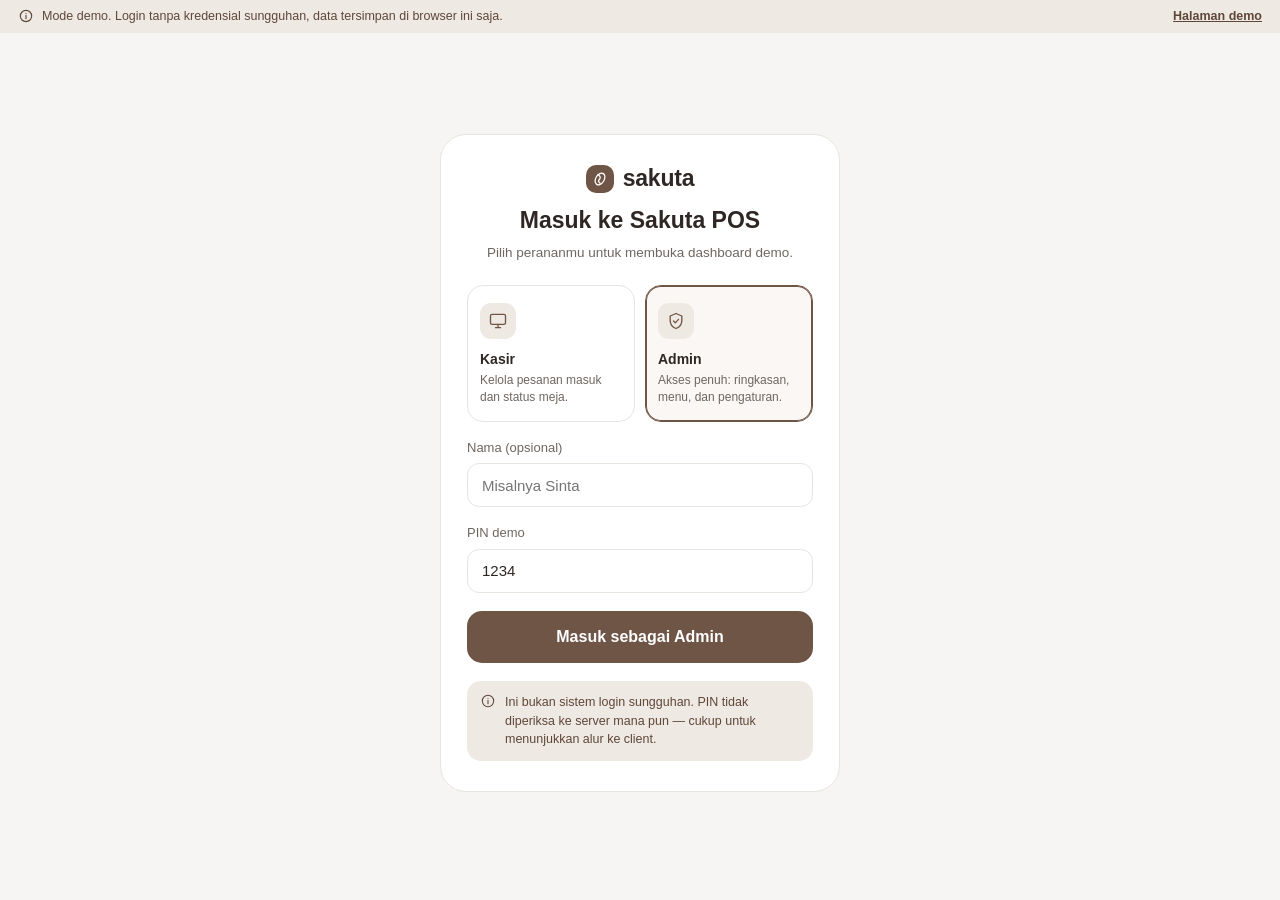
==== commit 7716cce6: "fix responsive mobile" ====
--- a/admin.html
+++ b/admin.html
@@ -5,9 +5,6 @@
 <meta name="viewport" content="width=device-width, initial-scale=1, viewport-fit=cover">
 <meta name="theme-color" content="#F6F5F3">
 <title>Sakuta | Dashboard</title>
-<link rel="preconnect" href="https://fonts.googleapis.com">
-<link rel="preconnect" href="https://fonts.gstatic.com" crossorigin>
-<link href="https://fonts.googleapis.com/css2?family=Instrument+Sans:wght@400;500;600;700&family=Young+Serif&display=swap" rel="stylesheet">
 <link rel="stylesheet" href="sakuta.css">
 <script>(function(){try{var t=localStorage.getItem("sk_theme")||(matchMedia("(prefers-color-scheme: dark)").matches?"dark":"light");document.documentElement.setAttribute("data-theme",t)}catch(e){}})()</script>
 <style>
@@ -20,7 +17,7 @@
 .login{min-height:calc(100vh - 40px);min-height:calc(100dvh - 40px);display:grid;place-items:center;padding:24px}
 .login-card{width:100%;max-width:400px;background:var(--card);border:1px solid var(--line);border-radius:26px;padding:30px 26px}
 .login-card>.logo{justify-content:center;display:flex;margin-bottom:4px}
-.login-card h1{font-family:var(--serif);font-weight:400;font-size:23px;text-align:center;margin-top:10px}
+.login-card h1{font-family:var(--serif);font-weight:600;font-size:23px;text-align:center;margin-top:10px}
 .login-card>p{color:var(--ink-2);font-size:13.5px;text-align:center;margin-top:6px}
 .roles2{display:grid;grid-template-columns:1fr 1fr;gap:10px;margin-top:22px}
 .role{border:1px solid var(--line);border-radius:16px;padding:15px 12px;text-align:left;background:var(--card);transition:border-color .15s,background .15s}
@@ -50,7 +47,7 @@
 
 .main{min-width:0}
 .topbar{position:sticky;top:0;z-index:20;height:64px;padding:0 26px;display:flex;align-items:center;gap:12px;background:color-mix(in srgb,var(--paper) 92%,transparent);backdrop-filter:blur(10px);border-bottom:1px solid var(--line)}
-.topbar h1{font-family:var(--serif);font-weight:400;font-size:19px}
+.topbar h1{font-family:var(--serif);font-weight:600;font-size:19px}
 .topbar .sp{flex:1}
 .mobnav{display:none}
 .view{padding:22px 26px 60px}
@@ -74,7 +71,7 @@
 .stat-grid{display:grid;grid-template-columns:repeat(4,1fr);gap:14px}
 .stat{background:var(--card);border:1px solid var(--line);border-radius:20px;padding:18px}
 .stat span{color:var(--ink-2);font-size:12.5px;font-weight:600}
-.stat b{display:block;font-family:var(--serif);font-weight:400;font-size:26px;margin-top:8px}
+.stat b{display:block;font-family:var(--serif);font-weight:600;font-size:26px;margin-top:8px}
 .stat i{display:block;color:var(--ink-3);font-size:12px;margin-top:4px;font-style:normal}
 .panels{display:grid;grid-template-columns:1.5fr 1fr;gap:14px;margin-top:14px}
 .panel{background:var(--card);border:1px solid var(--line);border-radius:20px;padding:20px}
@@ -92,6 +89,9 @@
 .paylist .pr{display:flex;justify-content:space-between;font-size:13.3px}
 .paylist .track{height:6px;border-radius:99px;background:var(--stone);margin-top:5px;overflow:hidden}
 .paylist .track i{display:block;height:100%;background:var(--cocoa);border-radius:99px}
+@media(max-width:860px){.panels{grid-template-columns:1fr}}
+@media(max-width:760px){.stat-grid{grid-template-columns:repeat(2,1fr)}}
+@media(max-width:420px){.stat-grid{grid-template-columns:1fr}.stat b{font-size:23px}}
 
 /* ---------- kanban ---------- */
 .ktools{display:flex;align-items:center;gap:10px;margin-bottom:16px;flex-wrap:wrap}
@@ -116,7 +116,7 @@
 /* ---------- meja ---------- */
 .tgrid2{display:grid;grid-template-columns:repeat(auto-fill,minmax(118px,1fr));gap:12px}
 .tcard{background:var(--card);border:1px solid var(--line);border-radius:18px;padding:16px 14px;text-align:left}
-.tcard b{display:block;font-family:var(--serif);font-weight:400;font-size:22px}
+.tcard b{display:block;font-family:var(--serif);font-weight:600;font-size:22px}
 .tcard span{display:flex;align-items:center;gap:6px;margin-top:8px;font-size:11.5px;font-weight:600;color:var(--sage)}
 .tcard span i{width:6px;height:6px;border-radius:50%;background:currentColor}
 .tcard.busy span{color:var(--amber)}
@@ -157,6 +157,17 @@
 .numw{width:78px}
 .keybox{margin-top:8px;display:flex;align-items:center;gap:8px}
 @media(max-width:640px){.setgrid{grid-template-columns:1fr}}
+
+/* ---------- cetak QR meja ---------- */
+@media print{
+  #print-root{padding:60px 40px;text-align:center}
+  #print-root,#print-root *{color:#000!important;background:#fff!important}
+  #print-root .pname{font-size:15px;letter-spacing:.24em;text-transform:uppercase;font-weight:700}
+  #print-root .pnum{font-family:var(--serif);font-weight:700;font-size:110px;line-height:1;margin:14px 0 26px}
+  #print-root .pqr{width:280px;margin:0 auto;border:1px solid #ccc!important;border-radius:16px;padding:16px}
+  #print-root .pqr svg{width:100%;height:auto}
+  #print-root .pnote{margin-top:26px;font-size:13.5px}
+}
 </style>
 </head>
 <body>
@@ -167,6 +178,7 @@
 </div>
 <div id="root"></div>
 <div id="sheet-root"></div>
+<div id="print-root" aria-hidden="true"></div>
 
 <script src="qrcode.js"></script>
 <script src="sakuta-core.js"></script>
@@ -256,7 +268,7 @@
       '<nav id="nav">' + r.nav.map(function (k) { return navBtn(k); }).join('') + '</nav>' +
       '<div class="divider"></div>' +
       '<div class="who"><span class="av">' + (staff ? staff[0].toUpperCase() : r.label[0]) + '</span><div><b>' + esc(staff || r.label) + '</b><span>' + r.label + '</span></div></div>' +
-      '<div class="foot"><button class="btn btn-quiet btn-sm" style="flex:1" id="lg1">' + ic('logout', 'sm') + 'Keluar</button><button class="icon-btn" data-theme-toggle title="Mode terang atau gelap"></button></div>' +
+      '<div class="foot"><button class="btn btn-quiet btn-sm btn-block" id="lg1">' + ic('logout', 'sm') + 'Keluar</button></div>' +
       '</aside>' +
       '<div class="main"><header class="topbar"><h1 id="vtitle"></h1><span class="sp"></span>' + S.themeBtn() + '<button class="icon-btn" id="lg2" title="Keluar">' + ic('logout') + '</button></header>' +
       '<div class="view" id="view"></div></div>' +
@@ -283,9 +295,10 @@
     $$('#mnav [data-r]').forEach(function (b) { b.classList.toggle('on', b.dataset.r === route); });
     var n = activeCount();
     ['badge-nav', 'badge-mob'].forEach(function (id) { var el = document.getElementById(id); if (el) { el.textContent = n; el.style.display = n ? 'grid' : 'none'; } });
-    var was = document.getElementById('view').scrollTop;
+    var keepScroll = live ? window.scrollY : 0;
     var fn = { ringkasan: drawDashboard, pesanan: drawKanban, meja: drawTables, menu: drawMenuAdmin, webhook: drawWebhook, pengaturan: drawSettings }[route];
     if (fn) fn(live);
+    if (live) window.scrollTo(0, keepScroll);
   }
 
   /* ================= RINGKASAN ================= */
@@ -360,7 +373,7 @@
     var sh = openSheet(
       '<div class="grab"></div><div class="sheet-head"><h3>' + o.code + '</h3><button class="icon-btn" data-close>' + ic('x') + '</button></div>' +
       '<div class="sheet-body"><div class="row" style="gap:8px;flex-wrap:wrap"><span class="badge ' + (st ? st.k : '') + '"><i></i>' + (st ? st.t : o.status) + '</span><span class="badge">' + ic('table', 'sm') + 'Meja ' + o.table + '</span>' + (o.name ? '<span class="badge">' + ic('user', 'sm') + esc(o.name) + '</span>' : '') + '</div>' +
-      '<h2 style="font-family:var(--serif);font-weight:400;font-size:17px;margin-top:16px">Rincian pesanan</h2>' + lines +
+      '<h2 style="font-family:var(--serif);font-weight:600;font-size:17px;margin-top:16px">Rincian pesanan</h2>' + lines +
       '<div class="sum num"><div><span>Subtotal</span><span>' + rp(o.sub) + '</span></div><div><span>Service</span><span>' + rp(o.service) + '</span></div><div><span>Pajak</span><span>' + rp(o.tax) + '</span></div><div class="t"><span>Total</span><span>' + rp(o.total) + '</span></div></div>' +
       (o.method ? '<p class="muted" style="margin-top:10px;font-size:13px">Dibayar via ' + (S.METHOD[o.method] || o.method) + (o.paidAt ? ' &middot; ' + S.timeStr(o.paidAt) : '') + '</p>' : '') +
       '</div><div class="sheet-foot" style="display:grid;gap:10px">' + actions + '</div>', { mid: true });
@@ -390,7 +403,13 @@
       '<div class="sheet-body center"><div class="qrbox" style="margin-left:auto;margin-right:auto">' + S.qrSvg(url, { label: 'QR Meja ' + n }) + '</div>' +
       '<p class="muted num" style="margin-top:10px;font-size:12.5px;word-break:break-all">' + esc(url) + '</p></div>' +
       '<div class="sheet-foot" style="display:grid;gap:10px;grid-template-columns:1fr 1fr"><button class="btn btn-line" id="pr">' + ic('print', 'sm') + 'Cetak</button><a class="btn btn-primary" href="' + url + '" target="_blank" rel="noopener">' + ic('external', 'sm') + 'Buka menu</a></div>', { mid: true });
-    $('#pr', sh.sheet).onclick = function () { window.print(); };
+    $('#pr', sh.sheet).onclick = function () {
+      document.getElementById('print-root').innerHTML =
+        '<div class="pname">Sakuta Coffee</div><div class="pnum">Meja ' + n + '</div>' +
+        '<div class="pqr">' + S.qrSvg(url, { label: 'QR Meja ' + n }) + '</div>' +
+        '<p class="pnote">Pindai untuk memesan dan membayar langsung dari mejamu.</p>';
+      window.print();
+    };
   }
 
   /* ================= MENU ADMIN ================= */
--- a/sakuta.css
+++ b/sakuta.css
@@ -28,8 +28,10 @@
   --hero:#7A6050;
   --ring:rgba(194,166,146,.24);
   color-scheme:light;
-  --serif:'Young Serif',Georgia,'Times New Roman',serif;
-  --sans:'Instrument Sans',system-ui,-apple-system,'Segoe UI',Roboto,'Helvetica Neue',sans-serif;
+  /* Font sistem Apple (SF Pro) -- --display dipakai untuk judul (lebih tebal), --sans untuk teks isi */
+  --display:-apple-system,BlinkMacSystemFont,"SF Pro Text","SF Pro Display","Helvetica Neue",Arial,sans-serif;
+  --sans:-apple-system,BlinkMacSystemFont,"SF Pro Text","SF Pro Display","Helvetica Neue",Arial,sans-serif;
+  --serif:var(--display); /* nama lama dipertahankan agar kompatibel */
   --shadow-s:0 1px 2px rgba(60,44,34,.06);
   --shadow-m:0 12px 32px -14px rgba(60,44,34,.28);
 }
@@ -47,14 +49,14 @@
 .ic{width:20px;height:20px;flex:none}
 .ic.sm{width:16px;height:16px}
 .ic.lg{width:24px;height:24px}
-.serif{font-family:var(--serif);font-weight:400;letter-spacing:-.005em}
+.serif{font-family:var(--serif);font-weight:600;letter-spacing:-.005em}
 .num{font-variant-numeric:tabular-nums}
 .muted{color:var(--ink-2)}
 .faint{color:var(--ink-3)}
 .sr{position:absolute;width:1px;height:1px;overflow:hidden;clip:rect(0 0 0 0);white-space:nowrap}
 
 /* Logo */
-.logo{display:inline-flex;align-items:center;gap:9px;font-family:var(--serif);font-size:23px;letter-spacing:-.01em;color:var(--ink);text-decoration:none;line-height:1}
+.logo{display:inline-flex;align-items:center;gap:9px;font-family:var(--serif);font-weight:600;font-size:23px;letter-spacing:-.01em;color:var(--ink);text-decoration:none;line-height:1}
 .logo-mark{width:28px;height:28px;border-radius:10px;background:var(--cocoa);color:var(--on-cocoa);display:grid;place-items:center}
 .logo-mark svg{width:18px;height:18px}
 
@@ -116,12 +118,13 @@
 .t-non{background:var(--tn);color:var(--sage)}
 .t-mak{background:var(--tm);color:var(--amber)}
 .t-cam{background:var(--tc);color:var(--ink-2)}
+.tag{font-size:11.5px;font-weight:600;padding:2px 8px;border-radius:99px;background:var(--oat);color:var(--cocoa-2)}
 
 /* Overlay, sheet, modal */
 .overlay{position:fixed;inset:0;z-index:60;background:rgba(46,39,35,.4);backdrop-filter:blur(2px);display:flex;align-items:flex-end;justify-content:center;animation:fade .18s ease-out}
 .sheet{background:var(--card);width:100%;max-width:520px;max-height:92vh;max-height:92dvh;overflow:auto;border-radius:26px 26px 0 0;animation:rise .26s cubic-bezier(.2,.8,.2,1);overscroll-behavior:contain}
 .sheet-head{display:flex;align-items:center;justify-content:space-between;gap:12px;padding:18px 20px 6px}
-.sheet-head h3{font-family:var(--serif);font-weight:400;font-size:21px;letter-spacing:-.005em}
+.sheet-head h3{font-family:var(--serif);font-weight:600;font-size:21px;letter-spacing:-.005em}
 .sheet-body{padding:8px 20px 22px}
 .sheet-foot{position:sticky;bottom:0;background:var(--card);border-top:1px solid var(--line-2);padding:14px 20px calc(14px + env(safe-area-inset-bottom,0px))}
 .grab{width:38px;height:4px;border-radius:9px;background:var(--line);margin:8px auto 0}
@@ -146,7 +149,7 @@
 
 /* Kartu kosong */
 .empty{text-align:center;padding:42px 20px;color:var(--ink-2)}
-.empty h3{font-family:var(--serif);font-weight:400;font-size:20px;color:var(--ink);margin-bottom:6px}
+.empty h3{font-family:var(--serif);font-weight:600;font-size:20px;color:var(--ink);margin-bottom:6px}
 .empty .ic{margin:0 auto 12px;color:var(--latte);width:32px;height:32px}
 
 /* Cetak */
